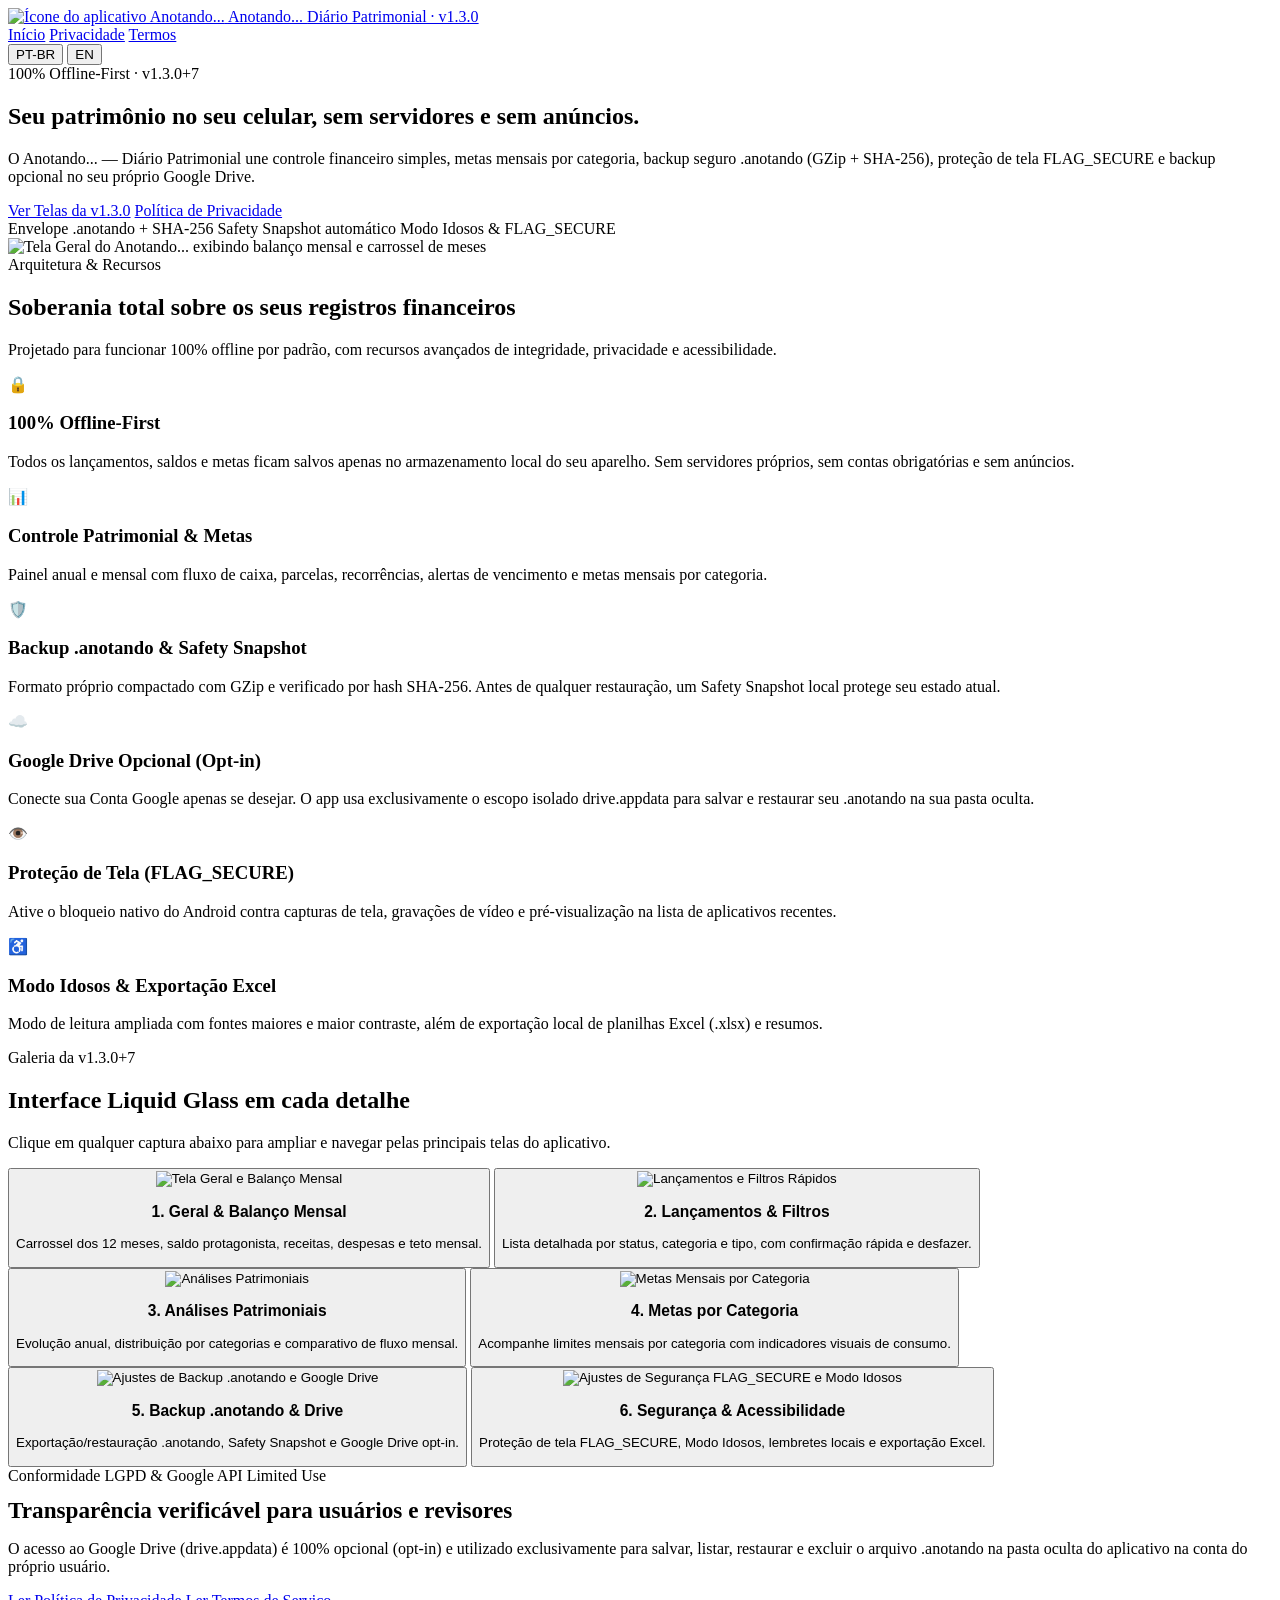
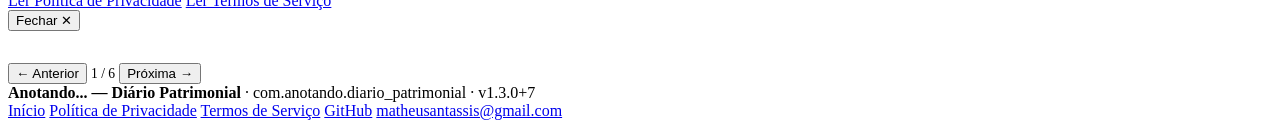
==== docs/index.html @ ef0e4043 "Add docs HTML pages for v1.3.0+7" ====
<!DOCTYPE html>
<html lang="pt-BR">
<head>
  <meta charset="UTF-8">
  <meta name="viewport" content="width=device-width, initial-scale=1.0">
  <meta name="description" content="Anotando... — Diário Patrimonial: aplicativo 100% offline-first de finanças pessoais, metas mensais por categoria, backup .anotando (GZip + SHA-256) e sincronização opcional no Google Drive.">
  <meta name="theme-color" content="#0A1024">
  <title>Anotando... — Diário Patrimonial (v1.3.0)</title>
  <link rel="icon" type="image/png" href="./assets/icon-512.png">
  <link rel="preconnect" href="https://fonts.googleapis.com">
  <link rel="preconnect" href="https://fonts.gstatic.com" crossorigin>
  <link href="https://fonts.googleapis.com/css2?family=Onest:wght@400;500;600;700;800&display=swap" rel="stylesheet">
  <link rel="stylesheet" href="./assets/styles.css">
</head>
<body
  data-title-pt="Anotando... — Diário Patrimonial (v1.3.0)"
  data-title-en="Anotando... — Wealth Diary (v1.3.0)">

  <div class="ambient-orbs" aria-hidden="true">
    <div class="orb orb-primary"></div>
    <div class="orb orb-emerald"></div>
    <div class="orb orb-violet"></div>
  </div>

  <header class="topbar">
    <div class="topbar-inner">
      <a class="brand-link" href="./index.html">
        <img src="./assets/icon-512.png" alt="Ícone do aplicativo Anotando..." data-alt-pt="Ícone do aplicativo Anotando..." data-alt-en="Anotando... app icon">
        <span>
          Anotando...
          <span class="brand-sub" data-pt="Diário Patrimonial · v1.3.0" data-en="Wealth Diary · v1.3.0">Diário Patrimonial · v1.3.0</span>
        </span>
      </a>

      <nav class="nav-actions" aria-label="Navegação principal">
        <div class="nav-links">
          <a class="nav-link active" href="./index.html" data-pt="Início" data-en="Home">Início</a>
          <a class="nav-link" href="./privacy-policy.html" data-pt="Privacidade" data-en="Privacy">Privacidade</a>
          <a class="nav-link" href="./terms.html" data-pt="Termos" data-en="Terms">Termos</a>
        </div>
        <div class="lang-switch" role="group" aria-label="Selecionar idioma">
          <button type="button" class="lang-btn active" data-lang-btn="pt-BR" aria-pressed="true">PT-BR</button>
          <button type="button" class="lang-btn" data-lang-btn="en" aria-pressed="false">EN</button>
        </div>
      </nav>
    </div>
  </header>

  <main class="container">
    <!-- Hero -->
    <section class="hero">
      <div>
        <span class="pill pill-emerald tabular" data-pt="100% Offline-First · v1.3.0+7" data-en="100% Offline-First · v1.3.0+7">100% Offline-First · v1.3.0+7</span>
        <h1 data-pt-html="Seu patrimônio no seu celular, <span class='accent'>sem servidores</span> e sem anúncios."
            data-en-html="Your wealth ledger on your device, <span class='accent'>no servers</span> and zero ads.">
          Seu patrimônio no seu celular, <span class="accent">sem servidores</span> e sem anúncios.
        </h1>
        <p class="hero-lead"
           data-pt="O Anotando... — Diário Patrimonial une controle financeiro simples, metas mensais por categoria, backup seguro .anotando (GZip + SHA-256), proteção de tela FLAG_SECURE e backup opcional no seu próprio Google Drive."
           data-en="Anotando... — Wealth Diary combines straightforward personal finance tracking, monthly category budgets, secure .anotando (GZip + SHA-256) backups, FLAG_SECURE screen protection, and optional opt-in Google Drive backup.">
          O Anotando... — Diário Patrimonial une controle financeiro simples, metas mensais por categoria, backup seguro .anotando (GZip + SHA-256), proteção de tela FLAG_SECURE e backup opcional no seu próprio Google Drive.
        </p>

        <div class="hero-cta">
          <a class="btn btn-primary" href="#galeria" data-pt="Ver Telas da v1.3.0" data-en="Explore v1.3.0 Screens">Ver Telas da v1.3.0</a>
          <a class="btn btn-secondary" href="./privacy-policy.html" data-pt="Política de Privacidade" data-en="Privacy Policy">Política de Privacidade</a>
        </div>

        <div class="hero-highlights">
          <span class="pill" data-pt="Envelope .anotando + SHA-256" data-en=".anotando Envelope + SHA-256">Envelope .anotando + SHA-256</span>
          <span class="pill pill-amber" data-pt="Safety Snapshot automático" data-en="Automatic Safety Snapshot">Safety Snapshot automático</span>
          <span class="pill" data-pt="Modo Idosos &amp; FLAG_SECURE" data-en="Senior Mode &amp; FLAG_SECURE">Modo Idosos &amp; FLAG_SECURE</span>
        </div>
      </div>

      <div class="hero-device">
        <div class="phone-frame">
          <img
            src="./assets/iphone17_1_geral.png"
            alt="Tela Geral do Anotando... exibindo balanço mensal e carrossel de meses"
            data-alt-pt="Tela Geral do Anotando... exibindo balanço mensal e carrossel de meses"
            data-alt-en="Anotando... Overview screen showing monthly balance and month carousel">
        </div>
      </div>
    </section>

    <!-- Features -->
    <section class="section" id="recursos">
      <div class="section-header">
        <span class="pill" data-pt="Arquitetura &amp; Recursos" data-en="Architecture &amp; Features">Arquitetura &amp; Recursos</span>
        <h2 data-pt="Soberania total sobre os seus registros financeiros" data-en="Complete ownership of your financial records">Soberania total sobre os seus registros financeiros</h2>
        <p data-pt="Projetado para funcionar 100% offline por padrão, com recursos avançados de integridade, privacidade e acessibilidade."
           data-en="Built to work 100% offline by default, with advanced integrity, privacy, and accessibility safeguards.">
          Projetado para funcionar 100% offline por padrão, com recursos avançados de integridade, privacidade e acessibilidade.
        </p>
      </div>

      <div class="features-grid">
        <article class="glass-card feature-card">
          <div class="feature-icon emerald" aria-hidden="true">🔒</div>
          <h3 data-pt="100% Offline-First" data-en="100% Offline-First">100% Offline-First</h3>
          <p data-pt="Todos os lançamentos, saldos e metas ficam salvos apenas no armazenamento local do seu aparelho. Sem servidores próprios, sem contas obrigatórias e sem anúncios."
             data-en="All transactions, balances, and budgets stay strictly on your device's local storage. No proprietary servers, no mandatory accounts, and zero ads.">
            Todos os lançamentos, saldos e metas ficam salvos apenas no armazenamento local do seu aparelho. Sem servidores próprios, sem contas obrigatórias e sem anúncios.
          </p>
        </article>

        <article class="glass-card feature-card">
          <div class="feature-icon" aria-hidden="true">📊</div>
          <h3 data-pt="Controle Patrimonial &amp; Metas" data-en="Wealth Ledger &amp; Budgets">Controle Patrimonial &amp; Metas</h3>
          <p data-pt="Painel anual e mensal com fluxo de caixa, parcelas, recorrências, alertas de vencimento e metas mensais por categoria."
             data-en="Annual and monthly dashboard with cash flow, installments, recurring entries, due-date alerts, and monthly category budgets.">
            Painel anual e mensal com fluxo de caixa, parcelas, recorrências, alertas de vencimento e metas mensais por categoria.
          </p>
        </article>

        <article class="glass-card feature-card">
          <div class="feature-icon amber" aria-hidden="true">🛡️</div>
          <h3 data-pt="Backup .anotando &amp; Safety Snapshot" data-en=".anotando Backup &amp; Safety Snapshot">Backup .anotando &amp; Safety Snapshot</h3>
          <p data-pt="Formato próprio compactado com GZip e verificado por hash SHA-256. Antes de qualquer restauração, um Safety Snapshot local protege seu estado atual."
             data-en="Proprietary format compressed with GZip and verified via SHA-256 hash. Before any restore, a local Safety Snapshot protects your current state.">
            Formato próprio compactado com GZip e verificado por hash SHA-256. Antes de qualquer restauração, um Safety Snapshot local protege seu estado atual.
          </p>
        </article>

        <article class="glass-card feature-card">
          <div class="feature-icon" aria-hidden="true">☁️</div>
          <h3 data-pt="Google Drive Opcional (Opt-in)" data-en="Optional Google Drive (Opt-in)">Google Drive Opcional (Opt-in)</h3>
          <p data-pt="Conecte sua Conta Google apenas se desejar. O app usa exclusivamente o escopo isolado drive.appdata para salvar e restaurar seu .anotando na sua pasta oculta."
             data-en="Connect your Google Account only if you choose to. The app strictly uses the isolated drive.appdata scope to save and restore your .anotando file in your hidden app folder.">
            Conecte sua Conta Google apenas se desejar. O app usa exclusivamente o escopo isolado drive.appdata para salvar e restaurar seu .anotando na sua pasta oculta.
          </p>
        </article>

        <article class="glass-card feature-card">
          <div class="feature-icon emerald" aria-hidden="true">👁️</div>
          <h3 data-pt="Proteção de Tela (FLAG_SECURE)" data-en="Screen Protection (FLAG_SECURE)">Proteção de Tela (FLAG_SECURE)</h3>
          <p data-pt="Ative o bloqueio nativo do Android contra capturas de tela, gravações de vídeo e pré-visualização na lista de aplicativos recentes."
             data-en="Enable native Android protection to block screenshots, screen recording, and sensitive previews in the recent apps switcher.">
            Ative o bloqueio nativo do Android contra capturas de tela, gravações de vídeo e pré-visualização na lista de aplicativos recentes.
          </p>
        </article>

        <article class="glass-card feature-card">
          <div class="feature-icon" aria-hidden="true">♿</div>
          <h3 data-pt="Modo Idosos &amp; Exportação Excel" data-en="Senior Mode &amp; Excel Export">Modo Idosos &amp; Exportação Excel</h3>
          <p data-pt="Modo de leitura ampliada com fontes maiores e maior contraste, além de exportação local de planilhas Excel (.xlsx) e resumos."
             data-en="Accessible reading mode with larger typography and enhanced contrast, plus local Excel (.xlsx) spreadsheet and summary exports.">
            Modo de leitura ampliada com fontes maiores e maior contraste, além de exportação local de planilhas Excel (.xlsx) e resumos.
          </p>
        </article>
      </div>
    </section>

    <!-- Interactive Screenshot Gallery -->
    <section class="section" id="galeria">
      <div class="section-header">
        <span class="pill" data-pt="Galeria da v1.3.0+7" data-en="v1.3.0+7 Gallery">Galeria da v1.3.0+7</span>
        <h2 data-pt="Interface Liquid Glass em cada detalhe" data-en="Liquid Glass interface in every detail">Interface Liquid Glass em cada detalhe</h2>
        <p data-pt="Clique em qualquer captura abaixo para ampliar e navegar pelas principais telas do aplicativo."
           data-en="Click any screenshot below to zoom in and browse the core screens of the app.">
          Clique em qualquer captura abaixo para ampliar e navegar pelas principais telas do aplicativo.
        </p>
      </div>

      <div class="gallery-grid" id="galleryGrid">
        <button type="button" class="glass-card shot-card" data-shot-index="0">
          <div class="shot-thumb">
            <img src="./assets/iphone17_1_geral.png" loading="lazy"
                 alt="Tela Geral e Balanço Mensal"
                 data-alt-pt="Tela Geral e Balanço Mensal"
                 data-alt-en="Overview and Monthly Balance screen">
          </div>
          <div class="shot-meta">
            <h3 data-pt="1. Geral &amp; Balanço Mensal" data-en="1. Overview &amp; Monthly Balance">1. Geral &amp; Balanço Mensal</h3>
            <p data-pt="Carrossel dos 12 meses, saldo protagonista, receitas, despesas e teto mensal."
               data-en="12-month carousel, featured balance, income, expenses, and monthly spending cap.">
              Carrossel dos 12 meses, saldo protagonista, receitas, despesas e teto mensal.
            </p>
          </div>
        </button>

        <button type="button" class="glass-card shot-card" data-shot-index="1">
          <div class="shot-thumb">
            <img src="./assets/iphone17_2_geral_lancamentos.png" loading="lazy"
                 alt="Lançamentos e Filtros Rápidos"
                 data-alt-pt="Lançamentos e Filtros Rápidos"
                 data-alt-en="Transactions and Quick Filters">
          </div>
          <div class="shot-meta">
            <h3 data-pt="2. Lançamentos &amp; Filtros" data-en="2. Transactions &amp; Filters">2. Lançamentos &amp; Filtros</h3>
            <p data-pt="Lista detalhada por status, categoria e tipo, com confirmação rápida e desfazer."
               data-en="Detailed list by status, category, and type, with quick confirmation and undo.">
              Lista detalhada por status, categoria e tipo, com confirmação rápida e desfazer.
            </p>
          </div>
        </button>

        <button type="button" class="glass-card shot-card" data-shot-index="2">
          <div class="shot-thumb">
            <img src="./assets/iphone17_3_analises.png" loading="lazy"
                 alt="Análises Patrimoniais"
                 data-alt-pt="Análises Patrimoniais"
                 data-alt-en="Wealth Analytics">
          </div>
          <div class="shot-meta">
            <h3 data-pt="3. Análises Patrimoniais" data-en="3. Wealth Analytics">3. Análises Patrimoniais</h3>
            <p data-pt="Evolução anual, distribuição por categorias e comparativo de fluxo mensal."
               data-en="Annual evolution, category breakdown, and monthly cash flow comparison.">
              Evolução anual, distribuição por categorias e comparativo de fluxo mensal.
            </p>
          </div>
        </button>

        <button type="button" class="glass-card shot-card" data-shot-index="3">
          <div class="shot-thumb">
            <img src="./assets/iphone17_4_analises_metas.png" loading="lazy"
                 alt="Metas Mensais por Categoria"
                 data-alt-pt="Metas Mensais por Categoria"
                 data-alt-en="Monthly Category Budgets">
          </div>
          <div class="shot-meta">
            <h3 data-pt="4. Metas por Categoria" data-en="4. Category Budgets">4. Metas por Categoria</h3>
            <p data-pt="Acompanhe limites mensais por categoria com indicadores visuais de consumo."
               data-en="Track monthly limits per category with clear consumption progress indicators.">
              Acompanhe limites mensais por categoria com indicadores visuais de consumo.
            </p>
          </div>
        </button>

        <button type="button" class="glass-card shot-card" data-shot-index="4">
          <div class="shot-thumb">
            <img src="./assets/iphone17_5_ajustes_backup.png" loading="lazy"
                 alt="Ajustes de Backup .anotando e Google Drive"
                 data-alt-pt="Ajustes de Backup .anotando e Google Drive"
                 data-alt-en=".anotando Backup and Google Drive Settings">
          </div>
          <div class="shot-meta">
            <h3 data-pt="5. Backup .anotando &amp; Drive" data-en="5. .anotando Backup &amp; Drive">5. Backup .anotando &amp; Drive</h3>
            <p data-pt="Exportação/restauração .anotando, Safety Snapshot e Google Drive opt-in."
               data-en=".anotando export/restore, Safety Snapshot, and optional opt-in Google Drive.">
              Exportação/restauração .anotando, Safety Snapshot e Google Drive opt-in.
            </p>
          </div>
        </button>

        <button type="button" class="glass-card shot-card" data-shot-index="5">
          <div class="shot-thumb">
            <img src="./assets/iphone17_6_ajustes_seguranca.png" loading="lazy"
                 alt="Ajustes de Segurança FLAG_SECURE e Modo Idosos"
                 data-alt-pt="Ajustes de Segurança FLAG_SECURE e Modo Idosos"
                 data-alt-en="Security FLAG_SECURE and Senior Mode Settings">
          </div>
          <div class="shot-meta">
            <h3 data-pt="6. Segurança &amp; Acessibilidade" data-en="6. Security &amp; Accessibility">6. Segurança &amp; Acessibilidade</h3>
            <p data-pt="Proteção de tela FLAG_SECURE, Modo Idosos, lembretes locais e exportação Excel."
               data-en="FLAG_SECURE screen protection, Senior Mode, local reminders, and Excel export.">
              Proteção de tela FLAG_SECURE, Modo Idosos, lembretes locais e exportação Excel.
            </p>
          </div>
        </button>
      </div>
    </section>

    <!-- Trust & Compliance Banner -->
    <section class="section">
      <div class="glass-card trust-banner">
        <div>
          <span class="pill pill-emerald" data-pt="Conformidade LGPD &amp; Google API Limited Use" data-en="LGPD &amp; Google API Limited Use Compliant">Conformidade LGPD &amp; Google API Limited Use</span>
          <h2 style="margin-top: 12px; margin-bottom: 8px; font-size: 1.45rem;"
              data-pt="Transparência verificável para usuários e revisores"
              data-en="Verifiable transparency for users and reviewers">
            Transparência verificável para usuários e revisores
          </h2>
          <p style="color: var(--on-surface-variant);"
             data-pt="O acesso ao Google Drive (drive.appdata) é 100% opcional (opt-in) e utilizado exclusivamente para salvar, listar, restaurar e excluir o arquivo .anotando na pasta oculta do aplicativo na conta do próprio usuário."
             data-en="Google Drive access (drive.appdata) is 100% optional (opt-in) and used exclusively to save, list, restore, and delete the .anotando backup file inside the app's hidden folder on the user's own account.">
            O acesso ao Google Drive (drive.appdata) é 100% opcional (opt-in) e utilizado exclusivamente para salvar, listar, restaurar e excluir o arquivo .anotando na pasta oculta do aplicativo na conta do próprio usuário.
          </p>
        </div>
        <div class="trust-actions">
          <a class="btn btn-primary" href="./privacy-policy.html" data-pt="Ler Política de Privacidade" data-en="Read Privacy Policy">Ler Política de Privacidade</a>
          <a class="btn btn-secondary" href="./terms.html" data-pt="Ler Termos de Serviço" data-en="Read Terms of Service">Ler Termos de Serviço</a>
        </div>
      </div>
    </section>
  </main>

  <!-- Lightbox Modal -->
  <div class="lightbox" id="lightbox" role="dialog" aria-modal="true" aria-labelledby="lightboxTitle">
    <div class="glass-card lightbox-dialog">
      <div class="lightbox-controls">
        <strong id="lightboxTitle" style="font-size: 1rem;"></strong>
        <button type="button" class="icon-btn" id="lightboxClose" data-pt="Fechar ✕" data-en="Close ✕">Fechar ✕</button>
      </div>
      <img id="lightboxImg" src="./assets/iphone17_1_geral.png" alt="">
      <p id="lightboxDesc" style="font-size: 0.9rem; color: var(--on-surface-variant);"></p>
      <div class="lightbox-controls">
        <button type="button" class="icon-btn" id="lightboxPrev" data-pt="← Anterior" data-en="← Previous">← Anterior</button>
        <span id="lightboxCounter" class="tabular" style="font-size: 0.85rem; color: var(--text-muted);">1 / 6</span>
        <button type="button" class="icon-btn" id="lightboxNext" data-pt="Próxima →" data-en="Next →">Próxima →</button>
      </div>
    </div>
  </div>

  <footer class="footer">
    <div class="footer-inner">
      <div>
        <strong>Anotando... — Diário Patrimonial</strong> · <span class="tabular">com.anotando.diario_patrimonial</span> · <span class="tabular">v1.3.0+7</span>
      </div>
      <div class="footer-links">
        <a href="./index.html" data-pt="Início" data-en="Home">Início</a>
        <a href="./privacy-policy.html" data-pt="Política de Privacidade" data-en="Privacy Policy">Política de Privacidade</a>
        <a href="./terms.html" data-pt="Termos de Serviço" data-en="Terms of Service">Termos de Serviço</a>
        <a href="https://github.com/matheusassisx/anotando-diariopatrimonial" target="_blank" rel="noopener noreferrer">GitHub</a>
        <a href="mailto:matheusantassis@gmail.com">matheusantassis@gmail.com</a>
      </div>
    </div>
  </footer>

  <script src="./assets/i18n.js"></script>
  <script>
    (function () {
      var shots = [
        {
          src: './assets/iphone17_1_geral.png',
          ptTitle: '1. Geral & Balanço Mensal',
          enTitle: '1. Overview & Monthly Balance',
          ptDesc: 'Carrossel dos 12 meses, saldo protagonista, receitas, despesas e teto mensal.',
          enDesc: '12-month carousel, featured balance, income, expenses, and monthly spending cap.'
        },
        {
          src: './assets/iphone17_2_geral_lancamentos.png',
          ptTitle: '2. Lançamentos & Filtros',
          enTitle: '2. Transactions & Filters',
          ptDesc: 'Lista detalhada por status, categoria e tipo, com confirmação rápida e desfazer.',
          enDesc: 'Detailed list by status, category, and type, with quick confirmation and undo.'
        },
        {
          src: './assets/iphone17_3_analises.png',
          ptTitle: '3. Análises Patrimoniais',
          enTitle: '3. Wealth Analytics',
          ptDesc: 'Evolução anual, distribuição por categorias e comparativo de fluxo mensal.',
          enDesc: 'Annual evolution, category breakdown, and monthly cash flow comparison.'
        },
        {
          src: './assets/iphone17_4_analises_metas.png',
          ptTitle: '4. Metas por Categoria',
          enTitle: '4. Category Budgets',
          ptDesc: 'Acompanhe limites mensais por categoria com indicadores visuais de consumo.',
          enDesc: 'Track monthly limits per category with clear consumption progress indicators.'
        },
        {
          src: './assets/iphone17_5_ajustes_backup.png',
          ptTitle: '5. Backup .anotando & Drive',
          enTitle: '5. .anotando Backup & Drive',
          ptDesc: 'Exportação/restauração .anotando, Safety Snapshot e Google Drive opt-in.',
          enDesc: '.anotando export/restore, Safety Snapshot, and optional opt-in Google Drive.'
        },
        {
          src: './assets/iphone17_6_ajustes_seguranca.png',
          ptTitle: '6. Segurança & Acessibilidade',
          enTitle: '6. Security & Accessibility',
          ptDesc: 'Proteção de tela FLAG_SECURE, Modo Idosos, lembretes locais e exportação Excel.',
          enDesc: 'FLAG_SECURE screen protection, Senior Mode, local reminders, and Excel export.'
        }
      ];

      var lightbox = document.getElementById('lightbox');
      var imgEl = document.getElementById('lightboxImg');
      var titleEl = document.getElementById('lightboxTitle');
      var descEl = document.getElementById('lightboxDesc');
      var counterEl = document.getElementById('lightboxCounter');
      var current = 0;

      function renderShot() {
        var item = shots[current];
        var isEn = window.anotandoGetLang && window.anotandoGetLang() === 'en';
        imgEl.src = item.src;
        imgEl.alt = isEn ? item.enTitle : item.ptTitle;
        titleEl.textContent = isEn ? item.enTitle : item.ptTitle;
        descEl.textContent = isEn ? item.enDesc : item.ptDesc;
        counterEl.textContent = (current + 1) + ' / ' + shots.length;
      }

      function openLightbox(index) {
        current = index;
        renderShot();
        lightbox.classList.add('open');
      }

      function closeLightbox() {
        lightbox.classList.remove('open');
      }

      var cards = document.querySelectorAll('[data-shot-index]');
      for (var i = 0; i < cards.length; i++) {
        cards[i].addEventListener('click', function () {
          var idx = parseInt(this.getAttribute('data-shot-index'), 10);
          openLightbox(isNaN(idx) ? 0 : idx);
        });
      }

      document.getElementById('lightboxClose').addEventListener('click', closeLightbox);
      document.getElementById('lightboxPrev').addEventListener('click', function () {
        current = (current - 1 + shots.length) % shots.length;
        renderShot();
      });
      document.getElementById('lightboxNext').addEventListener('click', function () {
        current = (current + 1) % shots.length;
        renderShot();
      });

      lightbox.addEventListener('click', function (e) {
        if (e.target === lightbox) {
          closeLightbox();
        }
      });

      document.addEventListener('keydown', function (e) {
        if (!lightbox.classList.contains('open')) return;
        if (e.key === 'Escape') closeLightbox();
        if (e.key === 'ArrowLeft') {
          current = (current - 1 + shots.length) % shots.length;
          renderShot();
        }
        if (e.key === 'ArrowRight') {
          current = (current + 1) % shots.length;
          renderShot();
        }
      });

      document.addEventListener('anotando:langchange', function () {
        if (lightbox.classList.contains('open')) {
          renderShot();
        }
      });
    })();
  </script>
</body>
</html>
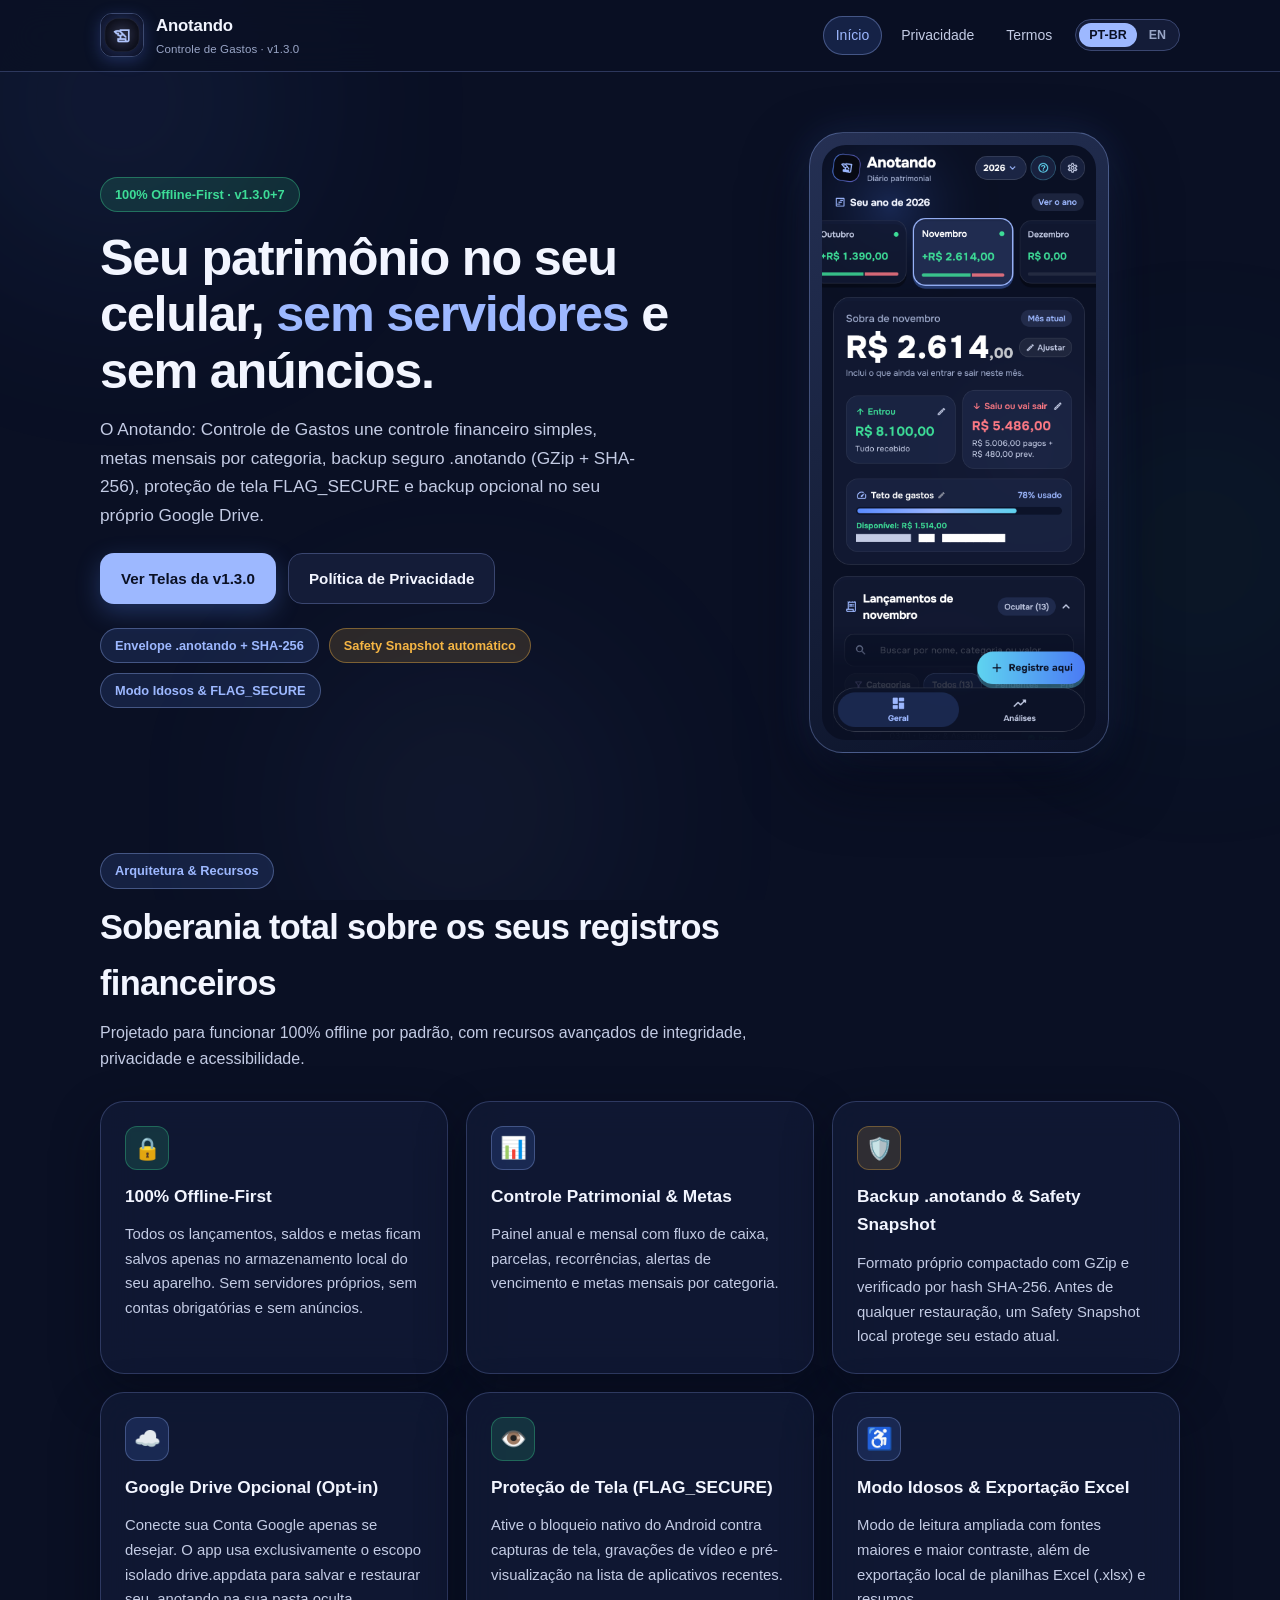
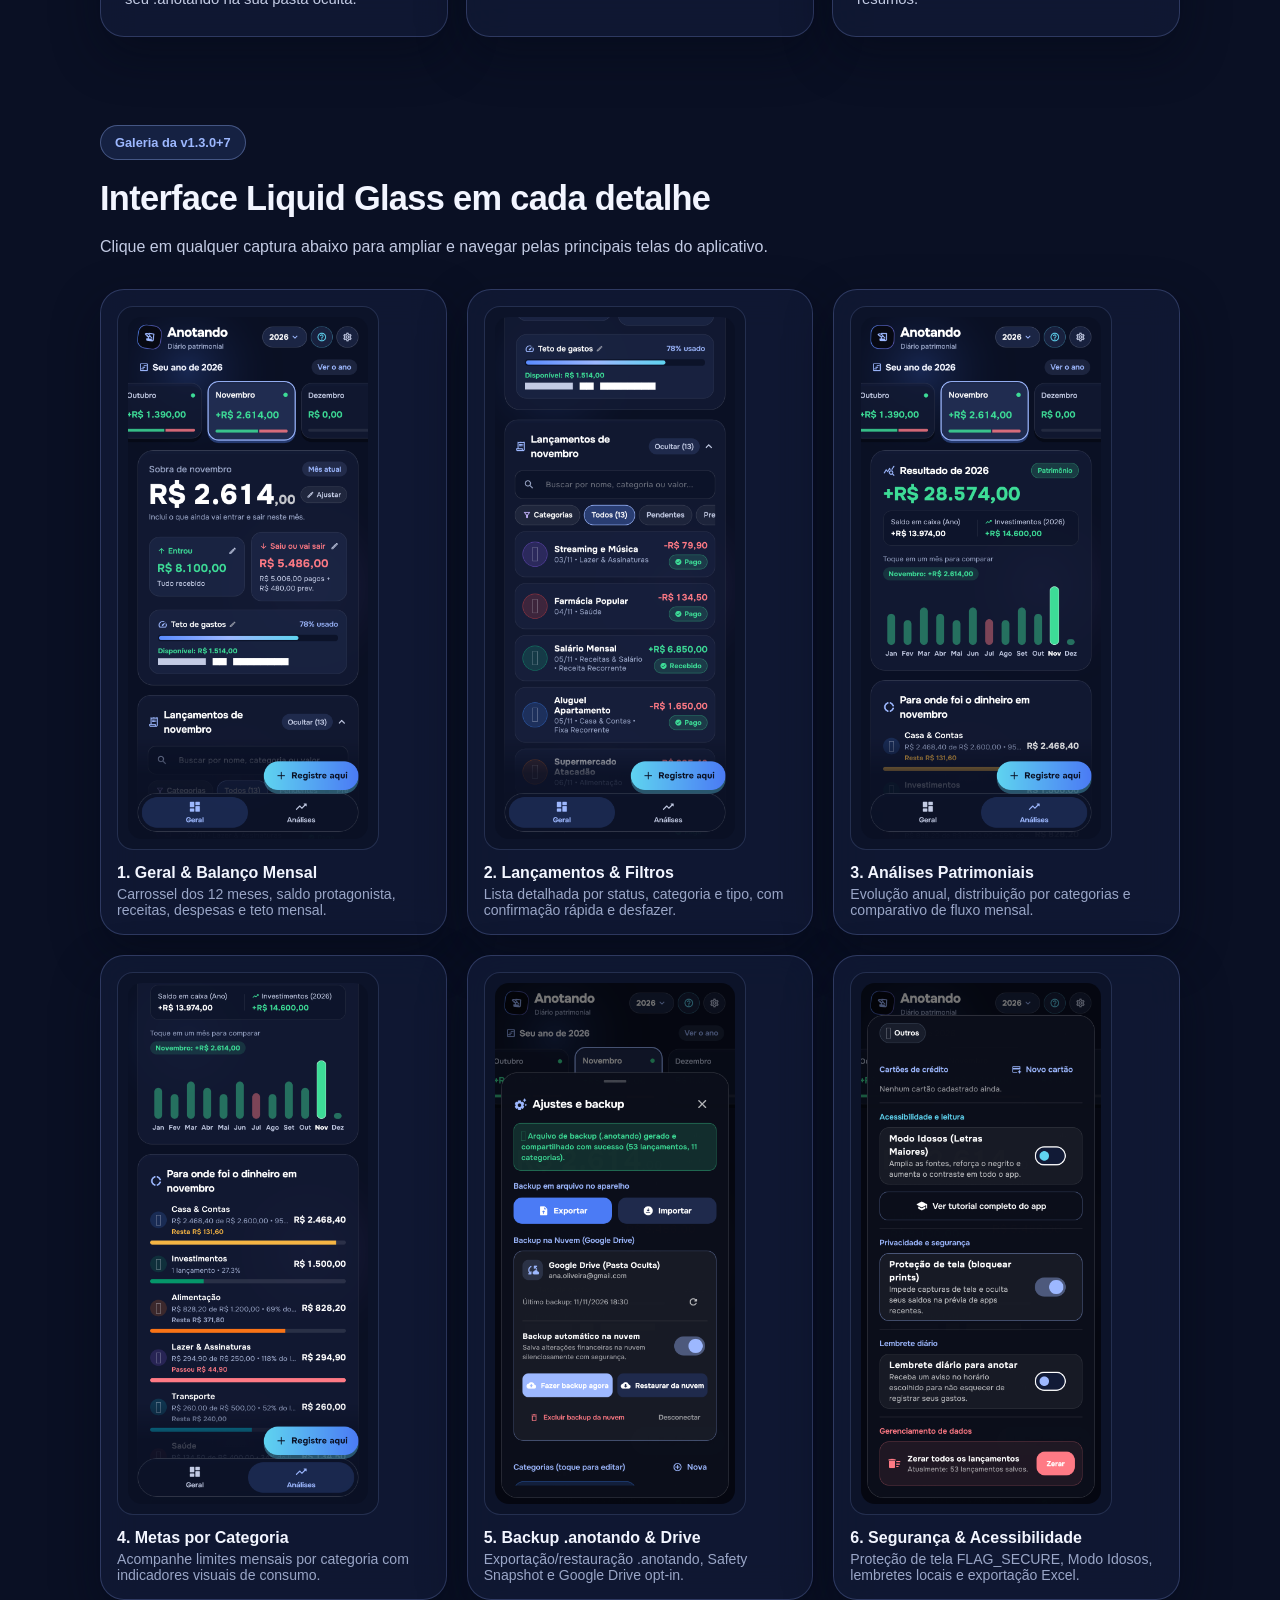
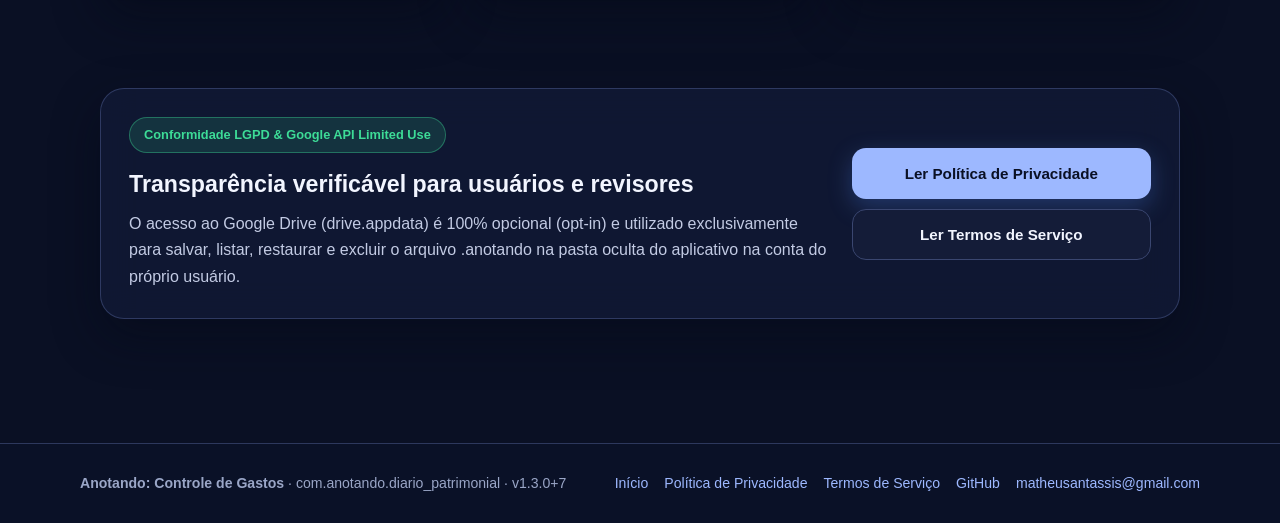
==== commit 9d39298e: "Update app name to Anotando: Controle de Gastos" ====
--- a/docs/index.html
+++ b/docs/index.html
@@ -3,9 +3,9 @@
 <head>
   <meta charset="UTF-8">
   <meta name="viewport" content="width=device-width, initial-scale=1.0">
-  <meta name="description" content="Anotando... — Diário Patrimonial: aplicativo 100% offline-first de finanças pessoais, metas mensais por categoria, backup .anotando (GZip + SHA-256) e sincronização opcional no Google Drive.">
+  <meta name="description" content="Anotando: Controle de Gastos: aplicativo 100% offline-first de finanças pessoais, metas mensais por categoria, backup .anotando (GZip + SHA-256) e sincronização opcional no Google Drive.">
   <meta name="theme-color" content="#0A1024">
-  <title>Anotando... — Diário Patrimonial (v1.3.0)</title>
+  <title>Anotando: Controle de Gastos (v1.3.0)</title>
   <link rel="icon" type="image/png" href="./assets/icon-512.png">
   <link rel="preconnect" href="https://fonts.googleapis.com">
   <link rel="preconnect" href="https://fonts.gstatic.com" crossorigin>
@@ -13,8 +13,8 @@
   <link rel="stylesheet" href="./assets/styles.css">
 </head>
 <body
-  data-title-pt="Anotando... — Diário Patrimonial (v1.3.0)"
-  data-title-en="Anotando... — Wealth Diary (v1.3.0)">
+  data-title-pt="Anotando: Controle de Gastos (v1.3.0)"
+  data-title-en="Anotando: Controle de Gastos (v1.3.0)">
 
   <div class="ambient-orbs" aria-hidden="true">
     <div class="orb orb-primary"></div>
@@ -25,10 +25,10 @@
   <header class="topbar">
     <div class="topbar-inner">
       <a class="brand-link" href="./index.html">
-        <img src="./assets/icon-512.png" alt="Ícone do aplicativo Anotando..." data-alt-pt="Ícone do aplicativo Anotando..." data-alt-en="Anotando... app icon">
+        <img src="./assets/icon-512.png" alt="Ícone do aplicativo Anotando" data-alt-pt="Ícone do aplicativo Anotando" data-alt-en="Anotando app icon">
         <span>
-          Anotando...
-          <span class="brand-sub" data-pt="Diário Patrimonial · v1.3.0" data-en="Wealth Diary · v1.3.0">Diário Patrimonial · v1.3.0</span>
+          Anotando
+          <span class="brand-sub" data-pt="Controle de Gastos · v1.3.0" data-en="Expense Tracker · v1.3.0">Controle de Gastos · v1.3.0</span>
         </span>
       </a>
 
@@ -56,9 +56,9 @@
           Seu patrimônio no seu celular, <span class="accent">sem servidores</span> e sem anúncios.
         </h1>
         <p class="hero-lead"
-           data-pt="O Anotando... — Diário Patrimonial une controle financeiro simples, metas mensais por categoria, backup seguro .anotando (GZip + SHA-256), proteção de tela FLAG_SECURE e backup opcional no seu próprio Google Drive."
-           data-en="Anotando... — Wealth Diary combines straightforward personal finance tracking, monthly category budgets, secure .anotando (GZip + SHA-256) backups, FLAG_SECURE screen protection, and optional opt-in Google Drive backup.">
-          O Anotando... — Diário Patrimonial une controle financeiro simples, metas mensais por categoria, backup seguro .anotando (GZip + SHA-256), proteção de tela FLAG_SECURE e backup opcional no seu próprio Google Drive.
+           data-pt="O Anotando: Controle de Gastos une controle financeiro simples, metas mensais por categoria, backup seguro .anotando (GZip + SHA-256), proteção de tela FLAG_SECURE e backup opcional no seu próprio Google Drive."
+           data-en="Anotando: Controle de Gastos combines straightforward personal finance tracking, monthly category budgets, secure .anotando (GZip + SHA-256) backups, FLAG_SECURE screen protection, and optional opt-in Google Drive backup.">
+          O Anotando: Controle de Gastos une controle financeiro simples, metas mensais por categoria, backup seguro .anotando (GZip + SHA-256), proteção de tela FLAG_SECURE e backup opcional no seu próprio Google Drive.
         </p>
 
         <div class="hero-cta">
@@ -77,9 +77,9 @@
         <div class="phone-frame">
           <img
             src="./assets/iphone17_1_geral.png"
-            alt="Tela Geral do Anotando... exibindo balanço mensal e carrossel de meses"
-            data-alt-pt="Tela Geral do Anotando... exibindo balanço mensal e carrossel de meses"
-            data-alt-en="Anotando... Overview screen showing monthly balance and month carousel">
+            alt="Tela Geral do Anotando exibindo balanço mensal e carrossel de meses"
+            data-alt-pt="Tela Geral do Anotando exibindo balanço mensal e carrossel de meses"
+            data-alt-en="Anotando Overview screen showing monthly balance and month carousel">
         </div>
       </div>
     </section>
@@ -306,7 +306,7 @@
   <footer class="footer">
     <div class="footer-inner">
       <div>
-        <strong>Anotando... — Diário Patrimonial</strong> · <span class="tabular">com.anotando.diario_patrimonial</span> · <span class="tabular">v1.3.0+7</span>
+        <strong>Anotando: Controle de Gastos</strong> · <span class="tabular">com.anotando.diario_patrimonial</span> · <span class="tabular">v1.3.0+7</span>
       </div>
       <div class="footer-links">
         <a href="./index.html" data-pt="Início" data-en="Home">Início</a>
--- a/docs/assets/styles.css
+++ b/docs/assets/styles.css
@@ -0,0 +1,785 @@
+/* Anotando... — Diário Patrimonial (v1.3.0+7)
+   Design System: Liquid Glass Wealth Ledger (lib/theme/liquid_glass_theme.dart)
+   Palette & Typography: Onest + Deep Blue Night + Liquid Glass */
+
+:root {
+  /* Base Environment */
+  --canvas-base: #0A1024;
+  --surface-lowest: #0C1329;
+  --surface-low: #141C38;
+  --surface: #111A36;
+  --surface-container: #18213F;
+  --surface-high: #1F2A4C;
+  --surface-highest: #283459;
+
+  /* Core Spectrum */
+  --primary: #9DB8FF;
+  --primary-container: #5B8CFF;
+  --electric-cobalt: #4B7BF5;
+  --secondary: #C6B5FF;
+  --cyan-glow: #5FD4F0;
+
+  /* Functional Semantics */
+  --emerald-glow: #3DDC97;
+  --emerald-deep: #22B87A;
+  --coral-red: #FF7A85;
+  --solar-amber: #F5B544;
+
+  /* Text & Neutral */
+  --on-surface: #F2F5FF;
+  --on-surface-variant: #C3CBE4;
+  --text-muted: #9AA6C7;
+  --outline-variant: #3A4670;
+
+  /* Glassmorphism */
+  --glass-bg: rgba(17, 26, 54, 0.78);
+  --glass-bg-low: rgba(20, 28, 56, 0.72);
+  --glass-border: rgba(58, 70, 112, 0.75);
+  --glass-border-highlight: rgba(157, 184, 255, 0.35);
+
+  --radius-sm: 12px;
+  --radius-md: 18px;
+  --radius-lg: 24px;
+  --radius-pill: 999px;
+  --max-width: 1120px;
+  --max-width-doc: 880px;
+}
+
+*,
+*::before,
+*::after {
+  box-sizing: border-box;
+  margin: 0;
+  padding: 0;
+}
+
+html {
+  scroll-behavior: smooth;
+  background-color: var(--canvas-base);
+  color: var(--on-surface);
+  font-family: 'Onest', -apple-system, BlinkMacSystemFont, 'Segoe UI', Roboto, sans-serif;
+  -webkit-font-smoothing: antialiased;
+}
+
+body {
+  background-color: var(--canvas-base);
+  color: var(--on-surface);
+  line-height: 1.65;
+  min-height: 100vh;
+  position: relative;
+  overflow-x: hidden;
+}
+
+/* Ambient Background Orbs (Liquid Glass) */
+.ambient-orbs {
+  position: fixed;
+  inset: 0;
+  overflow: hidden;
+  pointer-events: none;
+  z-index: 0;
+}
+
+.orb {
+  position: absolute;
+  border-radius: 50%;
+  filter: blur(110px);
+  opacity: 0.55;
+}
+
+.orb-primary {
+  width: 480px;
+  height: 480px;
+  top: -140px;
+  left: -120px;
+  background: radial-gradient(circle, rgba(91, 140, 255, 0.28) 0%, transparent 70%);
+}
+
+.orb-emerald {
+  width: 420px;
+  height: 420px;
+  top: 38%;
+  right: -130px;
+  background: radial-gradient(circle, rgba(61, 220, 151, 0.16) 0%, transparent 70%);
+}
+
+.orb-violet {
+  width: 460px;
+  height: 460px;
+  bottom: -140px;
+  left: 18%;
+  background: radial-gradient(circle, rgba(157, 184, 255, 0.18) 0%, transparent 70%);
+}
+
+a {
+  color: var(--primary);
+  text-decoration: none;
+  transition: color 0.18s ease, opacity 0.18s ease;
+}
+
+a:hover {
+  color: var(--on-surface);
+}
+
+a:focus-visible,
+button:focus-visible {
+  outline: 2px solid var(--primary);
+  outline-offset: 3px;
+}
+
+.tabular {
+  font-variant-numeric: tabular-nums;
+}
+
+/* Top Navigation Bar */
+.topbar {
+  position: sticky;
+  top: 0;
+  z-index: 50;
+  background: rgba(10, 16, 36, 0.82);
+  backdrop-filter: blur(18px);
+  -webkit-backdrop-filter: blur(18px);
+  border-bottom: 1px solid var(--glass-border);
+}
+
+.topbar-inner {
+  max-width: var(--max-width);
+  margin: 0 auto;
+  padding: 12px 20px;
+  display: flex;
+  align-items: center;
+  justify-content: space-between;
+  gap: 16px;
+  flex-wrap: wrap;
+}
+
+.brand-link {
+  display: inline-flex;
+  align-items: center;
+  gap: 12px;
+  color: var(--on-surface);
+  font-weight: 700;
+  font-size: 1.05rem;
+  letter-spacing: -0.01em;
+}
+
+.brand-link img {
+  width: 44px;
+  height: 44px;
+  object-fit: cover;
+  border-radius: 12px;
+  border: 1px solid var(--glass-border-highlight);
+  box-shadow: 0 4px 16px rgba(91, 140, 255, 0.25);
+}
+
+.brand-sub {
+  display: block;
+  font-size: 0.72rem;
+  font-weight: 500;
+  color: var(--text-muted);
+  letter-spacing: 0.01em;
+}
+
+.nav-actions {
+  display: flex;
+  align-items: center;
+  gap: 10px;
+  flex-wrap: wrap;
+}
+
+.nav-links {
+  display: flex;
+  align-items: center;
+  gap: 6px;
+  flex-wrap: wrap;
+}
+
+.nav-link {
+  padding: 7px 12px;
+  border-radius: var(--radius-pill);
+  font-size: 0.875rem;
+  font-weight: 500;
+  color: var(--on-surface-variant);
+  border: 1px solid transparent;
+  transition: background 0.18s ease, color 0.18s ease, border-color 0.18s ease;
+}
+
+.nav-link:hover {
+  background: rgba(31, 42, 76, 0.7);
+  color: var(--on-surface);
+}
+
+.nav-link.active {
+  background: rgba(91, 140, 255, 0.16);
+  color: var(--primary);
+  border-color: rgba(157, 184, 255, 0.35);
+}
+
+/* Language Switcher */
+.lang-switch {
+  display: inline-flex;
+  align-items: center;
+  background: var(--surface-low);
+  border: 1px solid var(--outline-variant);
+  border-radius: var(--radius-pill);
+  padding: 3px;
+  gap: 2px;
+}
+
+.lang-btn {
+  appearance: none;
+  border: none;
+  background: transparent;
+  color: var(--text-muted);
+  font-family: inherit;
+  font-size: 0.78rem;
+  font-weight: 700;
+  padding: 5px 10px;
+  border-radius: var(--radius-pill);
+  cursor: pointer;
+  transition: background 0.18s ease, color 0.18s ease;
+}
+
+.lang-btn:hover {
+  color: var(--on-surface);
+}
+
+.lang-btn.active,
+.lang-btn[aria-pressed="true"] {
+  background: var(--primary);
+  color: var(--canvas-base);
+}
+
+/* Layout Containers */
+.container {
+  position: relative;
+  z-index: 5;
+  max-width: var(--max-width);
+  margin: 0 auto;
+  padding: 40px 20px 80px;
+}
+
+.container-doc {
+  max-width: var(--max-width-doc);
+}
+
+/* Liquid Glass Cards */
+.glass-card {
+  background: var(--glass-bg);
+  backdrop-filter: blur(18px);
+  -webkit-backdrop-filter: blur(18px);
+  border: 1px solid var(--glass-border);
+  border-radius: var(--radius-lg);
+  box-shadow: 0 18px 48px rgba(4, 8, 22, 0.45);
+}
+
+.glass-card-low {
+  background: var(--glass-bg-low);
+  backdrop-filter: blur(14px);
+  -webkit-backdrop-filter: blur(14px);
+  border: 1px solid var(--glass-border);
+  border-radius: var(--radius-md);
+}
+
+/* Badges / Pills */
+.pill {
+  display: inline-flex;
+  align-items: center;
+  gap: 8px;
+  padding: 6px 14px;
+  border-radius: var(--radius-pill);
+  font-size: 0.8rem;
+  font-weight: 600;
+  background: rgba(91, 140, 255, 0.14);
+  border: 1px solid rgba(157, 184, 255, 0.35);
+  color: var(--primary);
+}
+
+.pill-emerald {
+  background: rgba(61, 220, 151, 0.14);
+  border-color: rgba(61, 220, 151, 0.38);
+  color: var(--emerald-glow);
+}
+
+.pill-amber {
+  background: rgba(245, 181, 68, 0.14);
+  border-color: rgba(245, 181, 68, 0.4);
+  color: var(--solar-amber);
+}
+
+.pill-coral {
+  background: rgba(255, 122, 133, 0.14);
+  border-color: rgba(255, 122, 133, 0.4);
+  color: var(--coral-red);
+}
+
+/* Buttons */
+.btn {
+  display: inline-flex;
+  align-items: center;
+  justify-content: center;
+  gap: 8px;
+  padding: 12px 20px;
+  border-radius: 14px;
+  font-family: inherit;
+  font-size: 0.95rem;
+  font-weight: 700;
+  cursor: pointer;
+  border: 1px solid transparent;
+  transition: transform 0.15s ease, box-shadow 0.18s ease, background 0.18s ease;
+}
+
+.btn:hover {
+  transform: translateY(-1px);
+}
+
+.btn-primary {
+  background: var(--primary);
+  color: var(--canvas-base);
+  box-shadow: 0 8px 24px rgba(91, 140, 255, 0.28);
+}
+
+.btn-primary:hover {
+  background: #B4C9FF;
+  color: var(--canvas-base);
+}
+
+.btn-secondary {
+  background: var(--surface-low);
+  color: var(--on-surface);
+  border-color: var(--outline-variant);
+}
+
+.btn-secondary:hover {
+  background: var(--surface-high);
+  border-color: var(--primary);
+}
+
+/* Hero Section */
+.hero {
+  display: grid;
+  grid-template-columns: 1.15fr 0.85fr;
+  gap: 40px;
+  align-items: center;
+  padding: 20px 0 56px;
+}
+
+.hero h1 {
+  font-size: clamp(2rem, 4.2vw, 3.15rem);
+  line-height: 1.12;
+  font-weight: 800;
+  letter-spacing: -0.025em;
+  margin: 18px 0 16px;
+  color: var(--on-surface);
+}
+
+.hero h1 .accent {
+  color: var(--primary);
+}
+
+.hero-lead {
+  font-size: 1.08rem;
+  color: var(--on-surface-variant);
+  max-width: 56ch;
+  margin-bottom: 24px;
+}
+
+.hero-cta {
+  display: flex;
+  flex-wrap: wrap;
+  gap: 12px;
+  margin-bottom: 24px;
+}
+
+.hero-highlights {
+  display: flex;
+  flex-wrap: wrap;
+  gap: 10px;
+}
+
+.hero-device {
+  display: flex;
+  justify-content: center;
+}
+
+.phone-frame {
+  position: relative;
+  width: min(300px, 100%);
+  padding: 12px;
+  border-radius: 34px;
+  background: linear-gradient(155deg, rgba(40, 52, 89, 0.9), rgba(12, 19, 41, 0.95));
+  border: 1px solid rgba(157, 184, 255, 0.32);
+  box-shadow: 0 28px 64px rgba(4, 8, 22, 0.65), 0 0 40px rgba(91, 140, 255, 0.16);
+}
+
+.phone-frame img {
+  display: block;
+  width: 100%;
+  height: auto;
+  border-radius: 24px;
+}
+
+/* Section Headings */
+.section {
+  padding: 44px 0;
+}
+
+.section-header {
+  max-width: 680px;
+  margin-bottom: 28px;
+}
+
+.section-header h2 {
+  font-size: clamp(1.55rem, 3vw, 2.15rem);
+  font-weight: 800;
+  letter-spacing: -0.02em;
+  margin-top: 10px;
+  margin-bottom: 8px;
+}
+
+.section-header p {
+  color: var(--on-surface-variant);
+  font-size: 1rem;
+}
+
+/* Feature Grid */
+.features-grid {
+  display: grid;
+  grid-template-columns: repeat(3, minmax(0, 1fr));
+  gap: 18px;
+}
+
+.feature-card {
+  padding: 24px;
+  display: flex;
+  flex-direction: column;
+  gap: 12px;
+  transition: border-color 0.2s ease, transform 0.2s ease;
+}
+
+.feature-card:hover {
+  border-color: var(--glass-border-highlight);
+  transform: translateY(-2px);
+}
+
+.feature-icon {
+  width: 44px;
+  height: 44px;
+  border-radius: 12px;
+  display: inline-flex;
+  align-items: center;
+  justify-content: center;
+  font-size: 1.35rem;
+  background: rgba(91, 140, 255, 0.16);
+  border: 1px solid rgba(157, 184, 255, 0.3);
+}
+
+.feature-icon.emerald {
+  background: rgba(61, 220, 151, 0.14);
+  border-color: rgba(61, 220, 151, 0.32);
+}
+
+.feature-icon.amber {
+  background: rgba(245, 181, 68, 0.14);
+  border-color: rgba(245, 181, 68, 0.32);
+}
+
+.feature-card h3 {
+  font-size: 1.08rem;
+  font-weight: 700;
+  color: var(--on-surface);
+}
+
+.feature-card p {
+  font-size: 0.93rem;
+  color: var(--on-surface-variant);
+}
+
+/* Gallery */
+.gallery-grid {
+  display: grid;
+  grid-template-columns: repeat(3, minmax(0, 1fr));
+  gap: 20px;
+}
+
+.shot-card {
+  padding: 16px;
+  display: flex;
+  flex-direction: column;
+  gap: 14px;
+  cursor: pointer;
+  text-align: left;
+  color: inherit;
+  font-family: inherit;
+  transition: transform 0.2s ease, border-color 0.2s ease;
+}
+
+.shot-card:hover {
+  transform: translateY(-3px);
+  border-color: var(--primary);
+}
+
+.shot-thumb {
+  background: var(--surface-lowest);
+  border-radius: 16px;
+  padding: 10px;
+  border: 1px solid rgba(58, 70, 112, 0.55);
+  display: flex;
+  justify-content: center;
+}
+
+.shot-thumb img {
+  width: 100%;
+  max-width: 240px;
+  height: auto;
+  border-radius: 14px;
+  display: block;
+}
+
+.shot-meta h3 {
+  font-size: 1rem;
+  font-weight: 700;
+  margin-bottom: 4px;
+  color: var(--on-surface);
+}
+
+.shot-meta p {
+  font-size: 0.88rem;
+  color: var(--text-muted);
+}
+
+/* Lightbox Modal */
+.lightbox {
+  position: fixed;
+  inset: 0;
+  z-index: 100;
+  background: rgba(6, 10, 24, 0.88);
+  backdrop-filter: blur(12px);
+  -webkit-backdrop-filter: blur(12px);
+  display: none;
+  align-items: center;
+  justify-content: center;
+  padding: 20px;
+}
+
+.lightbox.open {
+  display: flex;
+}
+
+.lightbox-dialog {
+  max-width: 520px;
+  width: 100%;
+  padding: 22px;
+  position: relative;
+  display: flex;
+  flex-direction: column;
+  align-items: center;
+  gap: 14px;
+  text-align: center;
+}
+
+.lightbox-dialog img {
+  max-height: 68vh;
+  width: auto;
+  max-width: 100%;
+  border-radius: 20px;
+  border: 1px solid var(--glass-border-highlight);
+}
+
+.lightbox-controls {
+  display: flex;
+  align-items: center;
+  justify-content: space-between;
+  width: 100%;
+  gap: 10px;
+}
+
+.icon-btn {
+  appearance: none;
+  background: var(--surface-high);
+  color: var(--on-surface);
+  border: 1px solid var(--outline-variant);
+  border-radius: 12px;
+  padding: 8px 14px;
+  font-family: inherit;
+  font-size: 0.88rem;
+  font-weight: 600;
+  cursor: pointer;
+}
+
+.icon-btn:hover {
+  border-color: var(--primary);
+  color: var(--primary);
+}
+
+/* Trust / Compliance Banner */
+.trust-banner {
+  padding: 28px;
+  display: grid;
+  grid-template-columns: 1.4fr 0.6fr;
+  gap: 24px;
+  align-items: center;
+}
+
+.trust-actions {
+  display: flex;
+  flex-direction: column;
+  gap: 10px;
+}
+
+/* Document Pages (Privacy & Terms) */
+.doc-header {
+  padding: 30px;
+  margin-bottom: 24px;
+}
+
+.doc-header h1 {
+  font-size: clamp(1.7rem, 3.2vw, 2.35rem);
+  font-weight: 800;
+  letter-spacing: -0.02em;
+  margin: 14px 0 10px;
+}
+
+.doc-meta {
+  display: flex;
+  flex-wrap: wrap;
+  gap: 10px 20px;
+  font-size: 0.88rem;
+  color: var(--text-muted);
+  margin-top: 12px;
+}
+
+.doc-card {
+  padding: 26px 28px;
+  margin-bottom: 18px;
+}
+
+.doc-card h2 {
+  font-size: 1.22rem;
+  font-weight: 700;
+  color: var(--primary);
+  margin-bottom: 12px;
+  display: flex;
+  align-items: center;
+  gap: 10px;
+}
+
+.doc-card h3 {
+  font-size: 1rem;
+  font-weight: 700;
+  color: var(--on-surface);
+  margin: 16px 0 6px;
+}
+
+.doc-card p {
+  color: var(--on-surface-variant);
+  margin-bottom: 10px;
+}
+
+.doc-card p:last-child {
+  margin-bottom: 0;
+}
+
+.doc-card ul {
+  margin: 10px 0 12px 20px;
+  color: var(--on-surface-variant);
+}
+
+.doc-card li {
+  margin-bottom: 8px;
+}
+
+.doc-card code {
+  background: var(--surface-lowest);
+  border: 1px solid var(--outline-variant);
+  color: var(--primary);
+  padding: 2px 7px;
+  border-radius: 7px;
+  font-size: 0.88em;
+}
+
+.callout {
+  margin-top: 14px;
+  padding: 14px 16px;
+  border-radius: 14px;
+  background: rgba(61, 220, 151, 0.09);
+  border: 1px solid rgba(61, 220, 151, 0.35);
+  color: var(--on-surface);
+  font-size: 0.94rem;
+}
+
+.callout-primary {
+  background: rgba(91, 140, 255, 0.11);
+  border-color: rgba(157, 184, 255, 0.35);
+}
+
+/* Footer */
+.footer {
+  position: relative;
+  z-index: 5;
+  border-top: 1px solid var(--glass-border);
+  background: rgba(12, 19, 41, 0.72);
+  padding: 28px 20px;
+}
+
+.footer-inner {
+  max-width: var(--max-width);
+  margin: 0 auto;
+  display: flex;
+  flex-wrap: wrap;
+  align-items: center;
+  justify-content: space-between;
+  gap: 16px;
+  font-size: 0.88rem;
+  color: var(--text-muted);
+}
+
+.footer-links {
+  display: flex;
+  flex-wrap: wrap;
+  gap: 16px;
+}
+
+/* Responsive Breakpoints */
+@media (max-width: 960px) {
+  .hero {
+    grid-template-columns: 1fr;
+    text-align: center;
+    padding-top: 10px;
+  }
+
+  .hero-lead {
+    margin-left: auto;
+    margin-right: auto;
+  }
+
+  .hero-cta,
+  .hero-highlights {
+    justify-content: center;
+  }
+
+  .features-grid,
+  .gallery-grid {
+    grid-template-columns: repeat(2, minmax(0, 1fr));
+  }
+
+  .trust-banner {
+    grid-template-columns: 1fr;
+  }
+}
+
+@media (max-width: 640px) {
+  .topbar-inner {
+    padding: 10px 14px;
+  }
+
+  .features-grid,
+  .gallery-grid {
+    grid-template-columns: 1fr;
+  }
+
+  .doc-header,
+  .doc-card,
+  .trust-banner {
+    padding: 20px;
+  }
+}
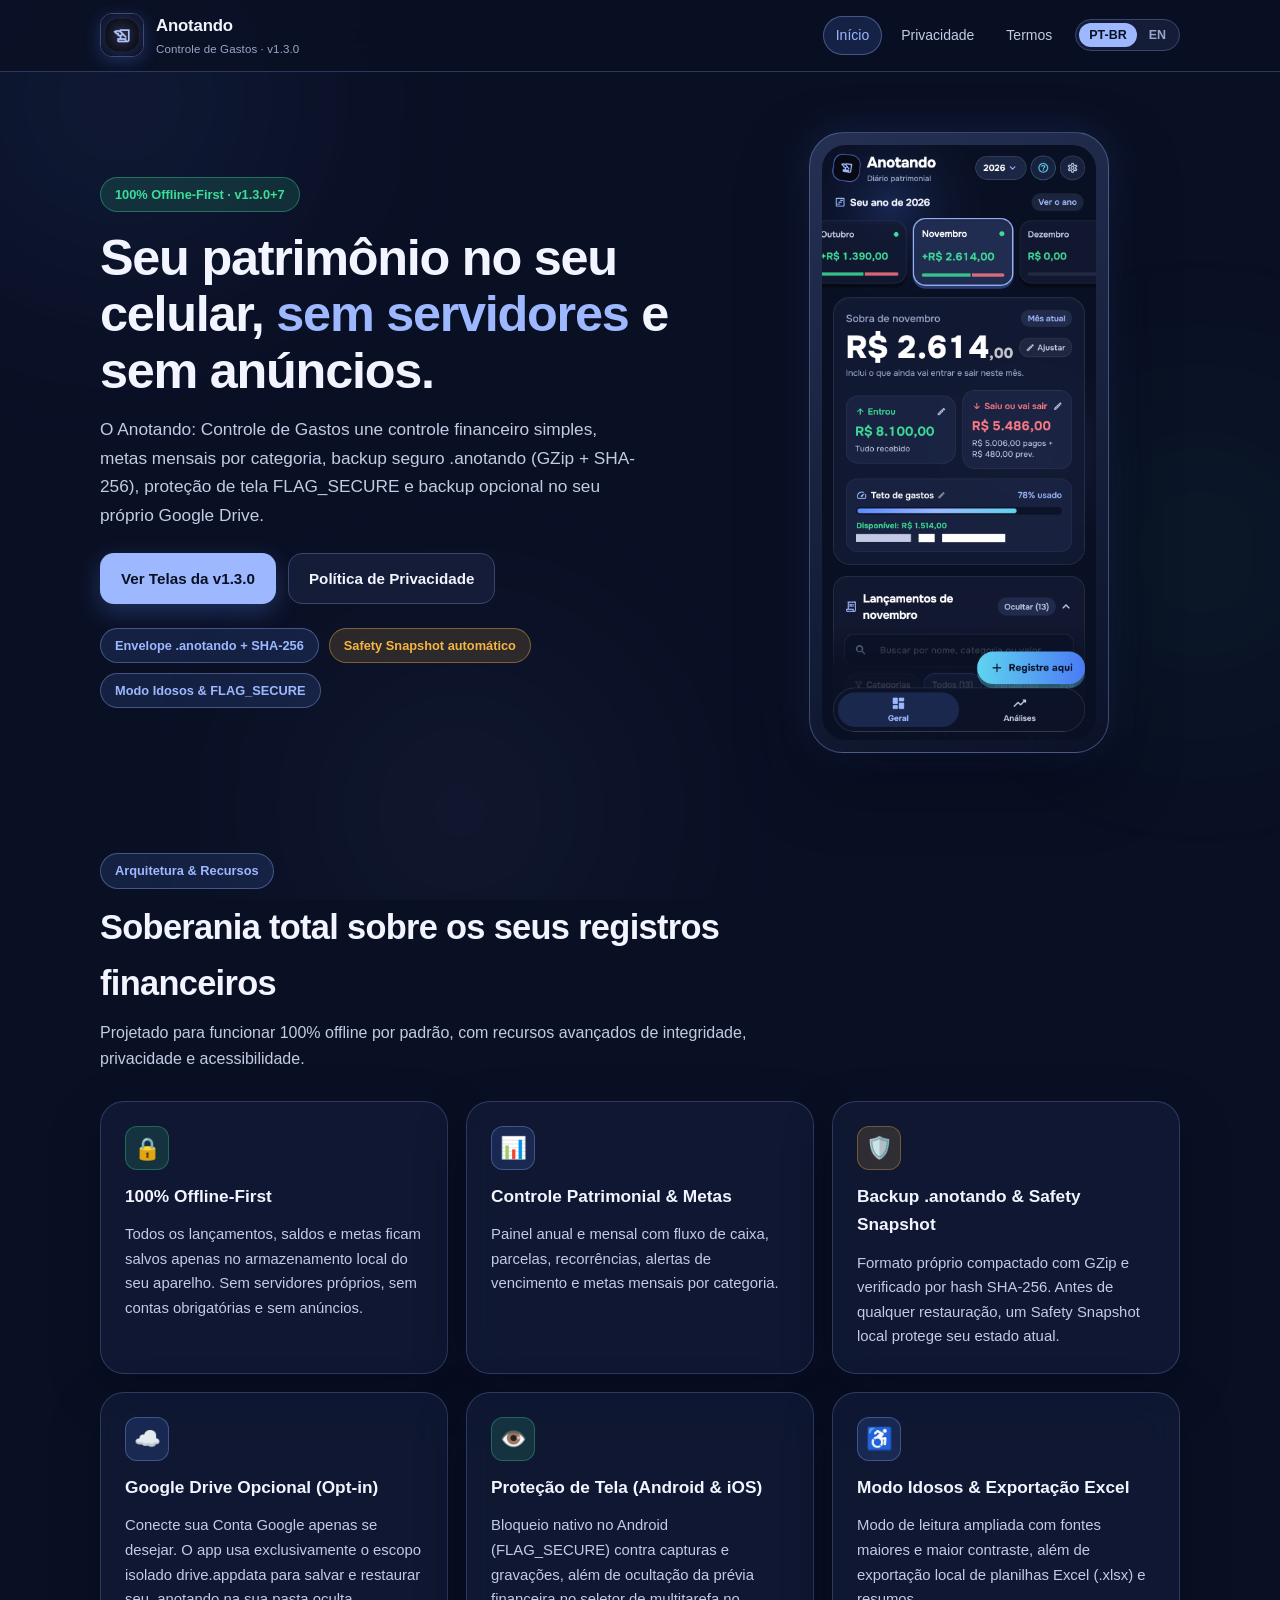
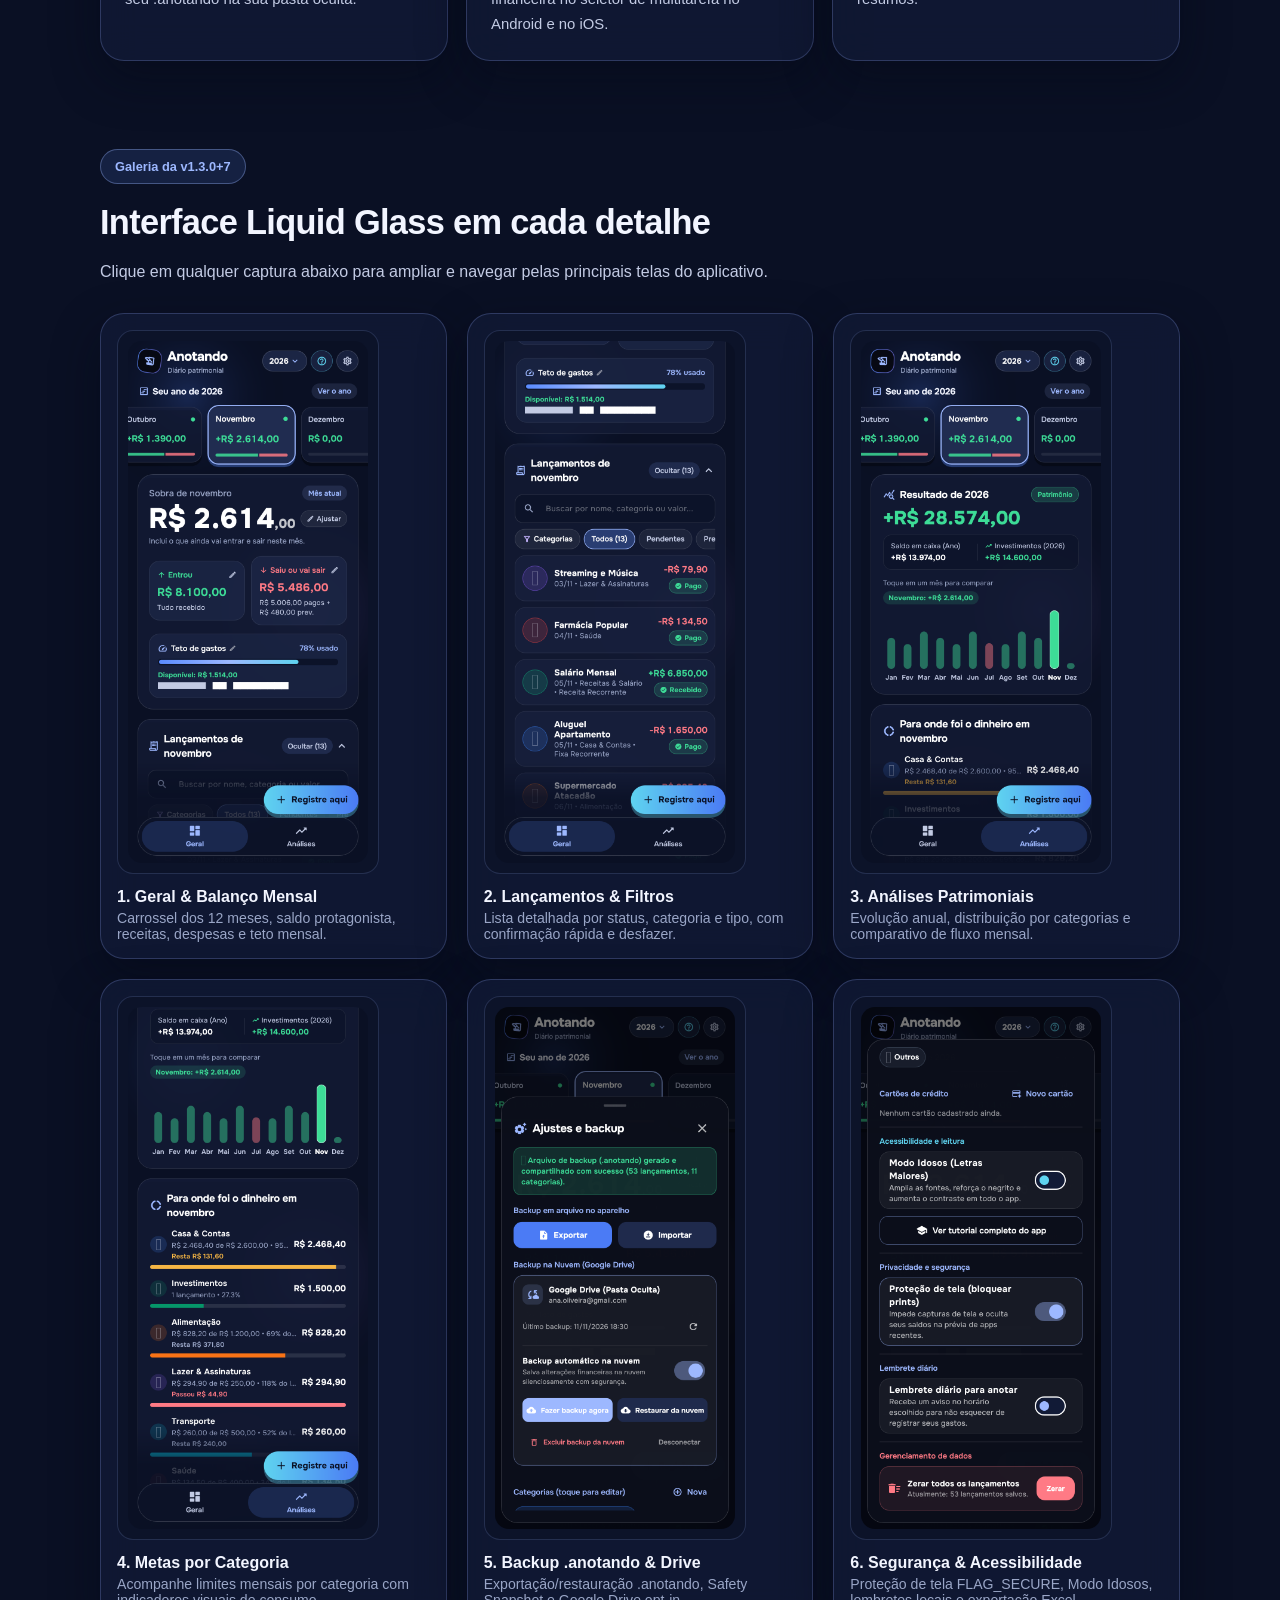
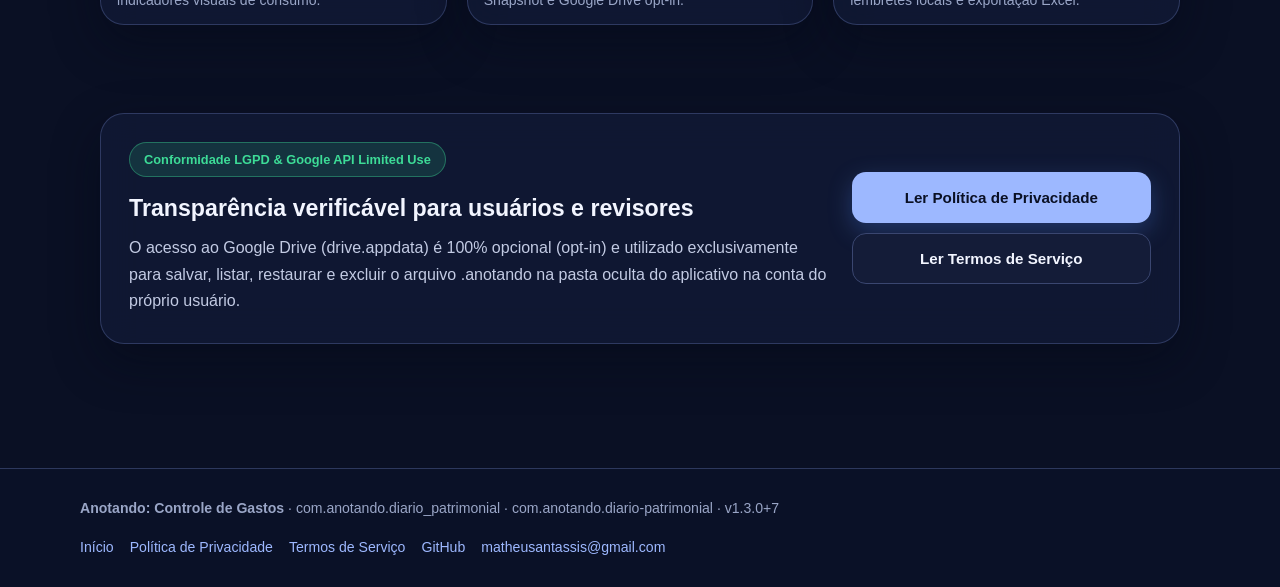
==== commit 821d70f0: "Add files via upload" ====
--- a/docs/index.html
+++ b/docs/index.html
@@ -3,9 +3,16 @@
 <head>
   <meta charset="UTF-8">
   <meta name="viewport" content="width=device-width, initial-scale=1.0">
+  <meta name="google-site-verification" content="akW06YeuNGeYQdoO3-yNNaCSAA2SrmREO1eNWxNx-Mk">
   <meta name="description" content="Anotando: Controle de Gastos: aplicativo 100% offline-first de finanças pessoais, metas mensais por categoria, backup .anotando (GZip + SHA-256) e sincronização opcional no Google Drive.">
   <meta name="theme-color" content="#0A1024">
   <title>Anotando: Controle de Gastos (v1.3.0)</title>
+  <meta property="og:type" content="website">
+  <meta property="og:title" content="Anotando: Controle de Gastos">
+  <meta property="og:description" content="Aplicativo 100% offline-first de controle financeiro, metas mensais por categoria, backup .anotando (GZip + SHA-256) e sincronização opcional no Google Drive.">
+  <meta property="og:image" content="https://matheusassisx.github.io/anotando-diariopatrimonial/assets/banner-miniatura.png">
+  <meta name="twitter:card" content="summary_large_image">
+  <meta name="twitter:image" content="https://matheusassisx.github.io/anotando-diariopatrimonial/assets/banner-miniatura.png">
   <link rel="icon" type="image/png" href="./assets/icon-512.png">
   <link rel="preconnect" href="https://fonts.googleapis.com">
   <link rel="preconnect" href="https://fonts.gstatic.com" crossorigin>
@@ -134,10 +141,10 @@
 
         <article class="glass-card feature-card">
           <div class="feature-icon emerald" aria-hidden="true">👁️</div>
-          <h3 data-pt="Proteção de Tela (FLAG_SECURE)" data-en="Screen Protection (FLAG_SECURE)">Proteção de Tela (FLAG_SECURE)</h3>
-          <p data-pt="Ative o bloqueio nativo do Android contra capturas de tela, gravações de vídeo e pré-visualização na lista de aplicativos recentes."
-             data-en="Enable native Android protection to block screenshots, screen recording, and sensitive previews in the recent apps switcher.">
-            Ative o bloqueio nativo do Android contra capturas de tela, gravações de vídeo e pré-visualização na lista de aplicativos recentes.
+          <h3 data-pt="Proteção de Tela (Android &amp; iOS)" data-en="Screen Protection (Android &amp; iOS)">Proteção de Tela (Android &amp; iOS)</h3>
+          <p data-pt="Bloqueio nativo no Android (FLAG_SECURE) contra capturas e gravações, além de ocultação da prévia financeira no seletor de multitarefa no Android e no iOS."
+             data-en="Native Android protection (FLAG_SECURE) blocking screenshots and screen recording, plus multitasking switcher preview hiding on both Android and iOS.">
+            Bloqueio nativo no Android (FLAG_SECURE) contra capturas e gravações, além de ocultação da prévia financeira no seletor de multitarefa no Android e no iOS.
           </p>
         </article>
 
@@ -306,7 +313,7 @@
   <footer class="footer">
     <div class="footer-inner">
       <div>
-        <strong>Anotando: Controle de Gastos</strong> · <span class="tabular">com.anotando.diario_patrimonial</span> · <span class="tabular">v1.3.0+7</span>
+        <strong>Anotando: Controle de Gastos</strong> · <span class="tabular">com.anotando.diario_patrimonial</span> · <span class="tabular">com.anotando.diario-patrimonial</span> · <span class="tabular">v1.3.0+7</span>
       </div>
       <div class="footer-links">
         <a href="./index.html" data-pt="Início" data-en="Home">Início</a>
